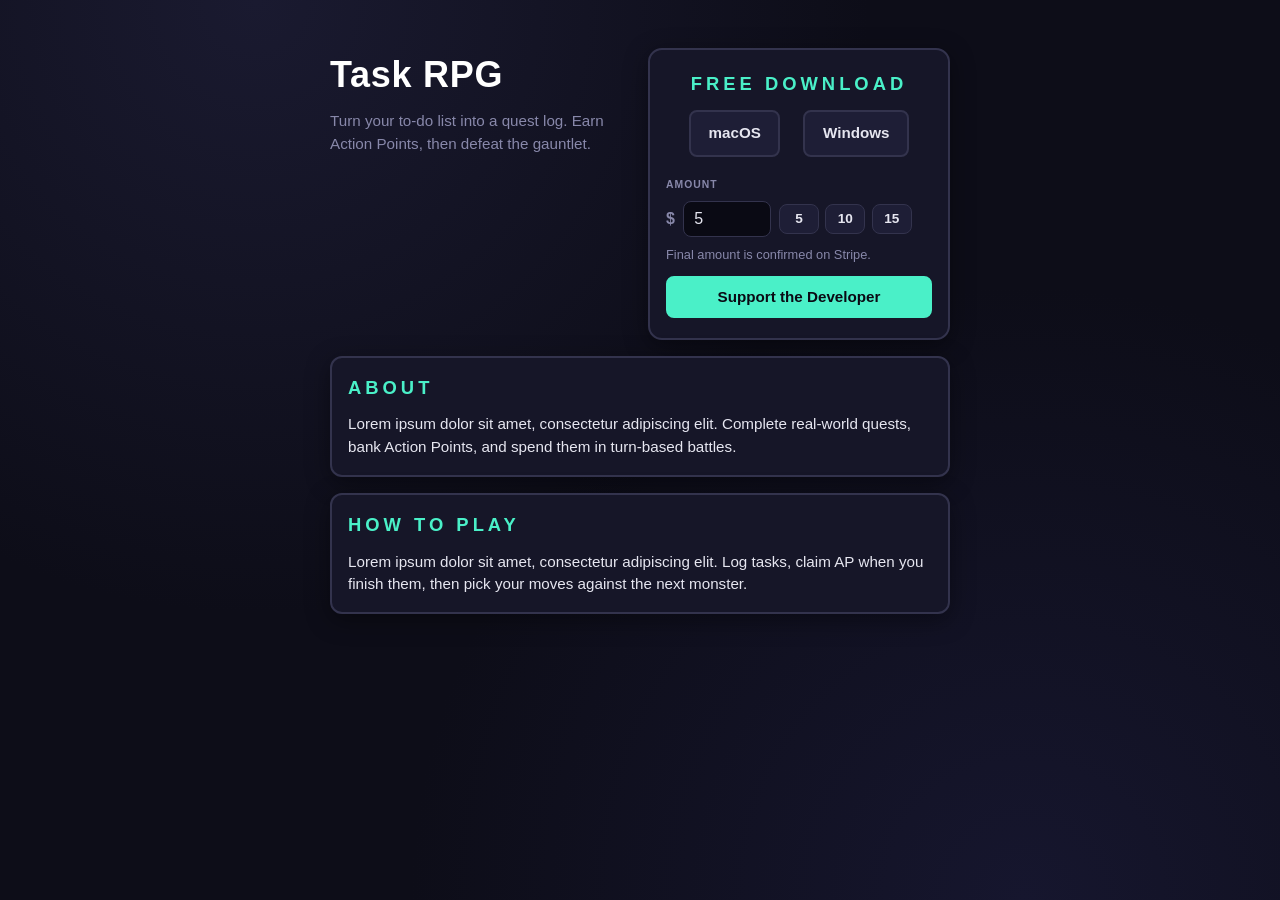
==== task-rpg.html @ 97ad34d4 "TaskRPG page added" ====
<!DOCTYPE html>
<html lang="en">
<head>
<meta charset="UTF-8">
<meta name="viewport" content="width=device-width, initial-scale=1.0">
<title>Task RPG</title>
<meta name="description" content="Desktop task-gamification RPG — real-world quests earn Action Points; AP fuels turn-based monster battles.">

<!--
  Task RPG — product about / download page.
  LOOK tokens live in this file's <style> only; do not link styles.css.
  Classic defer (not type="module") so file:// preview works.
  Editable copy is marked "EDIT:" inline. Implementation facts live in SPECS.md.
-->

<style>
  :root {
    --bg: #0d0d18;
    --panel: #161628;
    --panel-2: #1e1e36;
    --border: #33334d;
    --accent: #4af0c8;
    --accent-2: #f0c04a;
    --danger: #f04a6a;
    --text: #e6e6f0;
    --muted: #8888aa;
    --well: #0a0a14;
    --hover: #2a2a4a;
  }

  *,
  *::before,
  *::after {
    box-sizing: border-box;
  }

  html {
    -webkit-text-size-adjust: 100%;
  }

  body {
    margin: 0;
    min-height: 100vh;
    font-family: "Trebuchet MS", "Segoe UI", sans-serif;
    font-size: 1rem;
    line-height: 1.5;
    color: var(--text);
    background:
      radial-gradient(circle at 20% 0%, #1a1a30 0%, transparent 45%),
      radial-gradient(circle at 80% 100%, #16162e 0%, transparent 45%),
      var(--bg);
  }

  .page {
    width: min(100% - 2rem, 620px);
    margin: 0 auto;
    padding: 3rem 0 4rem;
  }

  .intro {
    display: grid;
    gap: 1rem;
    margin-bottom: 1rem;
  }

  @media (min-width: 520px) {
    .intro {
      grid-template-columns: 1fr 1fr;
      align-items: start;
    }
  }

  .intro__copy {
    min-width: 0;
  }

  .hero__brand {
    margin: 0 0 0.5rem;
    font-size: clamp(1.75rem, 4vw, 2.25rem);
    font-weight: 700;
    color: #fff;
    letter-spacing: 0.02em;
  }

  .hero__hook {
    margin: 0;
    color: var(--muted);
    font-size: 0.95rem;
  }

  .stack {
    display: grid;
    gap: 1rem;
  }

  .panel {
    background: var(--panel);
    border: 2px solid var(--border);
    border-radius: 12px;
    padding: 1rem;
    box-shadow: 0 6px 24px rgba(0, 0, 0, 0.4);
  }

  .panel--cta {
    border-radius: 14px;
    padding: 1.25rem 1rem;
  }

  .panel--cta .panel__title {
    text-align: center;
  }

  .panel__title {
    margin: 0 0 0.75rem;
    font-size: 1.15rem;
    font-weight: 700;
    color: var(--accent);
    text-transform: uppercase;
    letter-spacing: 4px;
  }

  .panel__body {
    margin: 0;
    font-size: 0.95rem;
    color: var(--text);
  }

  .downloads {
    display: flex;
    flex-wrap: wrap;
    justify-content: space-evenly;
    margin-bottom: 1.25rem;
  }

  .btn {
    display: inline-flex;
    align-items: center;
    justify-content: center;
    padding: 0.65rem 1.1rem;
    border-radius: 8px;
    font-family: inherit;
    font-size: 0.95rem;
    font-weight: 700;
    text-decoration: none;
    cursor: pointer;
    border: 2px solid transparent;
    transition: background 0.15s ease, border-color 0.15s ease, transform 0.15s ease, filter 0.15s ease;
  }

  .btn--ghost {
    flex: 0 1 auto;
    background: var(--panel-2);
    border-color: var(--border);
    color: var(--text);
  }

  .btn--ghost:hover {
    background: var(--hover);
    border-color: var(--accent);
    transform: translateY(-2px);
  }

  .btn--primary {
    width: 100%;
    background: var(--accent);
    color: var(--well);
    border-color: var(--accent);
  }

  .btn--primary:hover {
    filter: brightness(1.1);
  }

  .support__amount-row {
    display: flex;
    flex-wrap: wrap;
    align-items: center;
    gap: 0.5rem;
    margin-bottom: 0.5rem;
  }

  .support__label {
    flex: 0 0 100%;
    font-size: 0.65rem;
    font-weight: 700;
    color: var(--muted);
    text-transform: uppercase;
    letter-spacing: 1px;
  }

  .support__currency {
    color: var(--muted);
    font-weight: 700;
  }

  .support__input {
    width: 5.5rem;
    padding: 0.5rem 0.65rem;
    background: var(--well);
    border: 1px solid var(--border);
    border-radius: 8px;
    color: var(--text);
    font-family: inherit;
    font-size: 1rem;
  }

  .support__chips {
    display: flex;
    flex-wrap: wrap;
    gap: 0.4rem;
  }

  .chip {
    min-width: 2.5rem;
    padding: 0.4rem 0.65rem;
    background: var(--panel-2);
    border: 1px solid var(--border);
    border-radius: 8px;
    color: var(--text);
    font-family: inherit;
    font-size: 0.85rem;
    font-weight: 700;
    cursor: pointer;
    transition: background 0.15s ease, border-color 0.15s ease;
  }

  .chip:hover {
    background: var(--hover);
    border-color: var(--accent);
  }

  .support__hint {
    margin: 0 0 0.75rem;
    font-size: 0.8rem;
    color: var(--muted);
  }

  .support__error {
    margin: 0 0 0.75rem;
    font-size: 0.85rem;
    color: var(--danger);
  }

  .support__error[hidden] {
    display: none;
  }

  :focus-visible {
    outline: 2px solid var(--accent);
    outline-offset: 2px;
  }

  @media (prefers-reduced-motion: reduce) {
    .btn,
    .chip {
      transition: none;
    }

    .btn--ghost:hover {
      transform: none;
    }
  }
</style>

<script src="scripts/task-rpg.js" defer></script>
</head>

<body>

  <main class="page">
    <div class="intro">
      <header class="intro__copy">
        <h1 class="hero__brand">Task RPG</h1>
        <!-- EDIT: hook line -->
        <p class="hero__hook">Turn your to-do list into a quest log. Earn Action Points, then defeat the gauntlet.</p>
      </header>

      <section class="panel panel--cta" aria-labelledby="get-title">
        <h2 class="panel__title" id="get-title">FREE DOWNLOAD</h2>

        <div class="downloads">
          <!-- EDIT: macOS build URL -->
          <a class="btn btn--ghost" href="#">macOS</a>
          <!-- EDIT: Windows build URL -->
          <a class="btn btn--ghost" href="#">Windows</a>
        </div>

        <div class="support">
          <div class="support__amount-row">
            <label class="support__label" for="support-amount">Amount</label>
            <!-- EDIT: currency glyph ($ stub — AUD vs USD not decided; display only) -->
            <span class="support__currency" aria-hidden="true">$</span>
            <input
              class="support__input"
              id="support-amount"
              name="amount"
              type="text"
              inputmode="decimal"
              value="5"
              autocomplete="off"
              aria-describedby="support-hint support-error"
            >
            <div class="support__chips" role="group" aria-label="Suggested amounts">
              <button class="chip" type="button" data-amount="5">5</button>
              <button class="chip" type="button" data-amount="10">10</button>
              <button class="chip" type="button" data-amount="15">15</button>
            </div>
          </div>
          <!-- EDIT: Stripe amount helper -->
          <p class="support__hint" id="support-hint">Final amount is confirmed on Stripe.</p>
          <p class="support__error" id="support-error" role="alert" hidden></p>
          <button class="btn btn--primary" type="button" id="support-submit">Support the Developer</button>
        </div>
      </section>
    </div>

    <div class="stack">
      <section class="panel" aria-labelledby="about-title">
        <h2 class="panel__title" id="about-title">ABOUT</h2>
        <!-- EDIT: about body -->
        <p class="panel__body">Lorem ipsum dolor sit amet, consectetur adipiscing elit. Complete real-world quests, bank Action Points, and spend them in turn-based battles.</p>
      </section>

      <section class="panel" aria-labelledby="howto-title">
        <h2 class="panel__title" id="howto-title">HOW TO PLAY</h2>
        <!-- EDIT: how-to-play body -->
        <p class="panel__body">Lorem ipsum dolor sit amet, consectetur adipiscing elit. Log tasks, claim AP when you finish them, then pick your moves against the next monster.</p>
      </section>
    </div>
  </main>

</body>
</html>
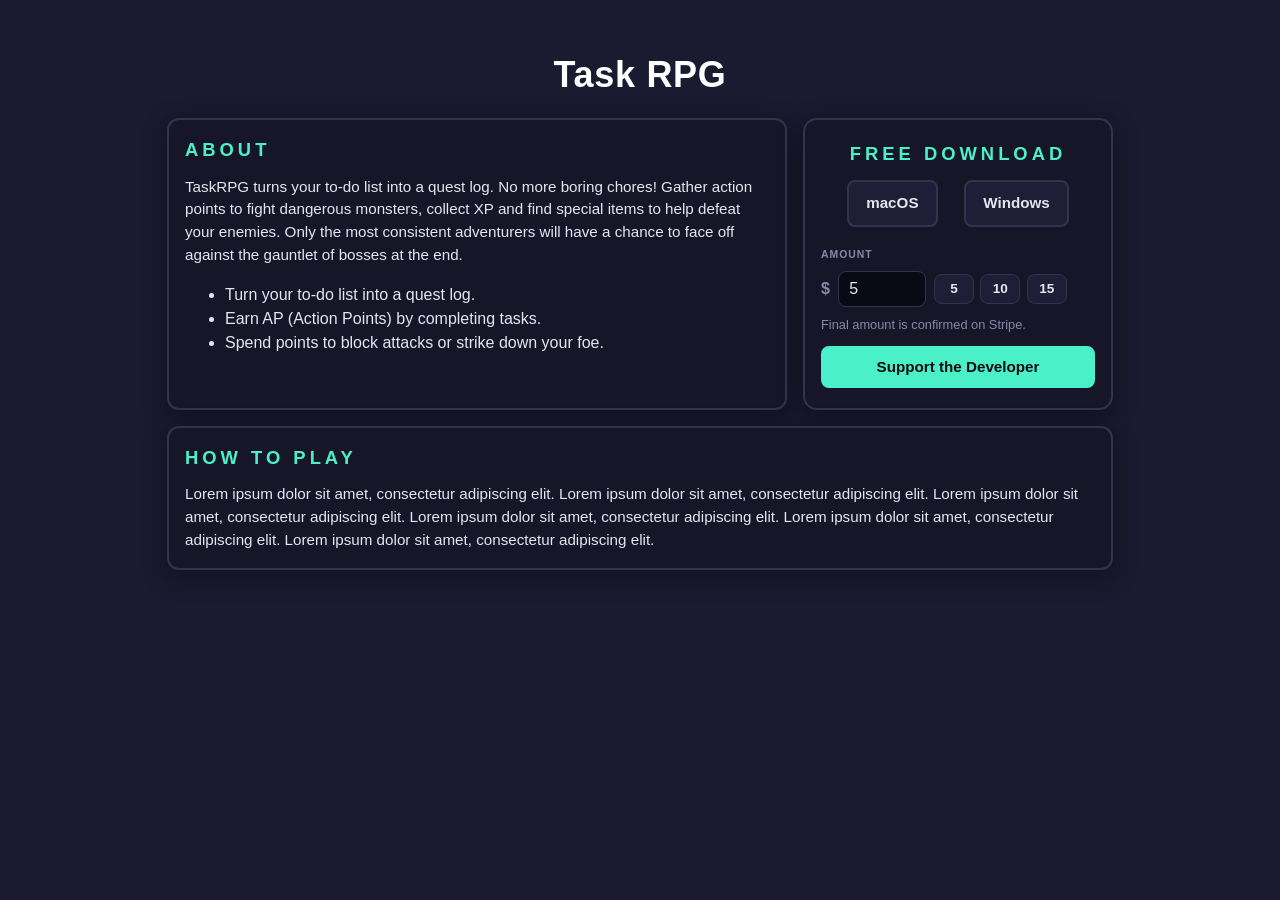
==== commit 6add6ba4: "TaskRPG page layout updated. Not live yet." ====
--- a/task-rpg.html
+++ b/task-rpg.html
@@ -15,7 +15,7 @@
 
 <style>
   :root {
-    --bg: #0d0d18;
+    --bg: #1a1a30;
     --panel: #161628;
     --panel-2: #1e1e36;
     --border: #33334d;
@@ -45,52 +45,36 @@
     font-size: 1rem;
     line-height: 1.5;
     color: var(--text);
-    background:
-      radial-gradient(circle at 20% 0%, #1a1a30 0%, transparent 45%),
-      radial-gradient(circle at 80% 100%, #16162e 0%, transparent 45%),
-      var(--bg);
+    background: var(--bg);
   }
 
   .page {
-    width: min(100% - 2rem, 620px);
+    display: grid;
+    gap: 1rem;
+    width: min(100% - 2rem, 946px);
     margin: 0 auto;
     padding: 3rem 0 4rem;
   }
 
-  .intro {
+  .page__title {
+    margin: 0;
+    font-size: clamp(1.75rem, 4vw, 2.25rem);
+    font-weight: 700;
+    color: #fff;
+    letter-spacing: 0.02em;
+    text-align: center;
+  }
+
+  .mid {
     display: grid;
     gap: 1rem;
-    margin-bottom: 1rem;
-  }
-
-  @media (min-width: 520px) {
-    .intro {
-      grid-template-columns: 1fr 1fr;
-      align-items: start;
+    min-width: 0;
+  }
+
+  @media (min-width: 700px) {
+    .mid {
+      grid-template-columns: minmax(0, 620px) 310px;
     }
-  }
-
-  .intro__copy {
-    min-width: 0;
-  }
-
-  .hero__brand {
-    margin: 0 0 0.5rem;
-    font-size: clamp(1.75rem, 4vw, 2.25rem);
-    font-weight: 700;
-    color: #fff;
-    letter-spacing: 0.02em;
-  }
-
-  .hero__hook {
-    margin: 0;
-    color: var(--muted);
-    font-size: 0.95rem;
-  }
-
-  .stack {
-    display: grid;
-    gap: 1rem;
   }
 
   .panel {
@@ -268,12 +252,22 @@
 <body>
 
   <main class="page">
-    <div class="intro">
-      <header class="intro__copy">
-        <h1 class="hero__brand">Task RPG</h1>
-        <!-- EDIT: hook line -->
-        <p class="hero__hook">Turn your to-do list into a quest log. Earn Action Points, then defeat the gauntlet.</p>
-      </header>
+    <h1 class="page__title">Task RPG</h1>
+
+    <div class="mid">
+      <section class="panel" aria-labelledby="about-title">
+        <h2 class="panel__title" id="about-title">ABOUT</h2>
+        <!-- EDIT: about body -->
+        <p class="panel__body"> TaskRPG turns your to-do list into a quest log. No more boring chores!
+          Gather action points to fight dangerous monsters, collect XP and find special items to
+          help defeat your enemies. Only the most consistent adventurers will have a chance to face off against
+          the gauntlet of bosses at the end.</p>
+          <ul>
+            <li>Turn your to-do list into a quest log.</li>
+            <li>Earn AP (Action Points) by completing tasks.</li>
+            <li>Spend points to block attacks or strike down your foe.</li>
+          </ul>
+      </section>
 
       <section class="panel panel--cta" aria-labelledby="get-title">
         <h2 class="panel__title" id="get-title">FREE DOWNLOAD</h2>
@@ -314,19 +308,15 @@
       </section>
     </div>
 
-    <div class="stack">
-      <section class="panel" aria-labelledby="about-title">
-        <h2 class="panel__title" id="about-title">ABOUT</h2>
-        <!-- EDIT: about body -->
-        <p class="panel__body">Lorem ipsum dolor sit amet, consectetur adipiscing elit. Complete real-world quests, bank Action Points, and spend them in turn-based battles.</p>
-      </section>
-
-      <section class="panel" aria-labelledby="howto-title">
-        <h2 class="panel__title" id="howto-title">HOW TO PLAY</h2>
-        <!-- EDIT: how-to-play body -->
-        <p class="panel__body">Lorem ipsum dolor sit amet, consectetur adipiscing elit. Log tasks, claim AP when you finish them, then pick your moves against the next monster.</p>
-      </section>
-    </div>
+    <section class="panel" aria-labelledby="howto-title">
+      <h2 class="panel__title" id="howto-title">HOW TO PLAY</h2>
+      <!-- EDIT: how-to-play body -->
+      <p class="panel__body">Lorem ipsum dolor sit amet, consectetur adipiscing elit.
+        Lorem ipsum dolor sit amet, consectetur adipiscing elit. Lorem ipsum dolor sit amet,
+        consectetur adipiscing elit. Lorem ipsum dolor sit amet, consectetur adipiscing elit.
+        Lorem ipsum dolor sit amet, consectetur adipiscing elit. Lorem ipsum dolor sit amet,
+        consectetur adipiscing elit.</p>
+    </section>
   </main>
 
 </body>
